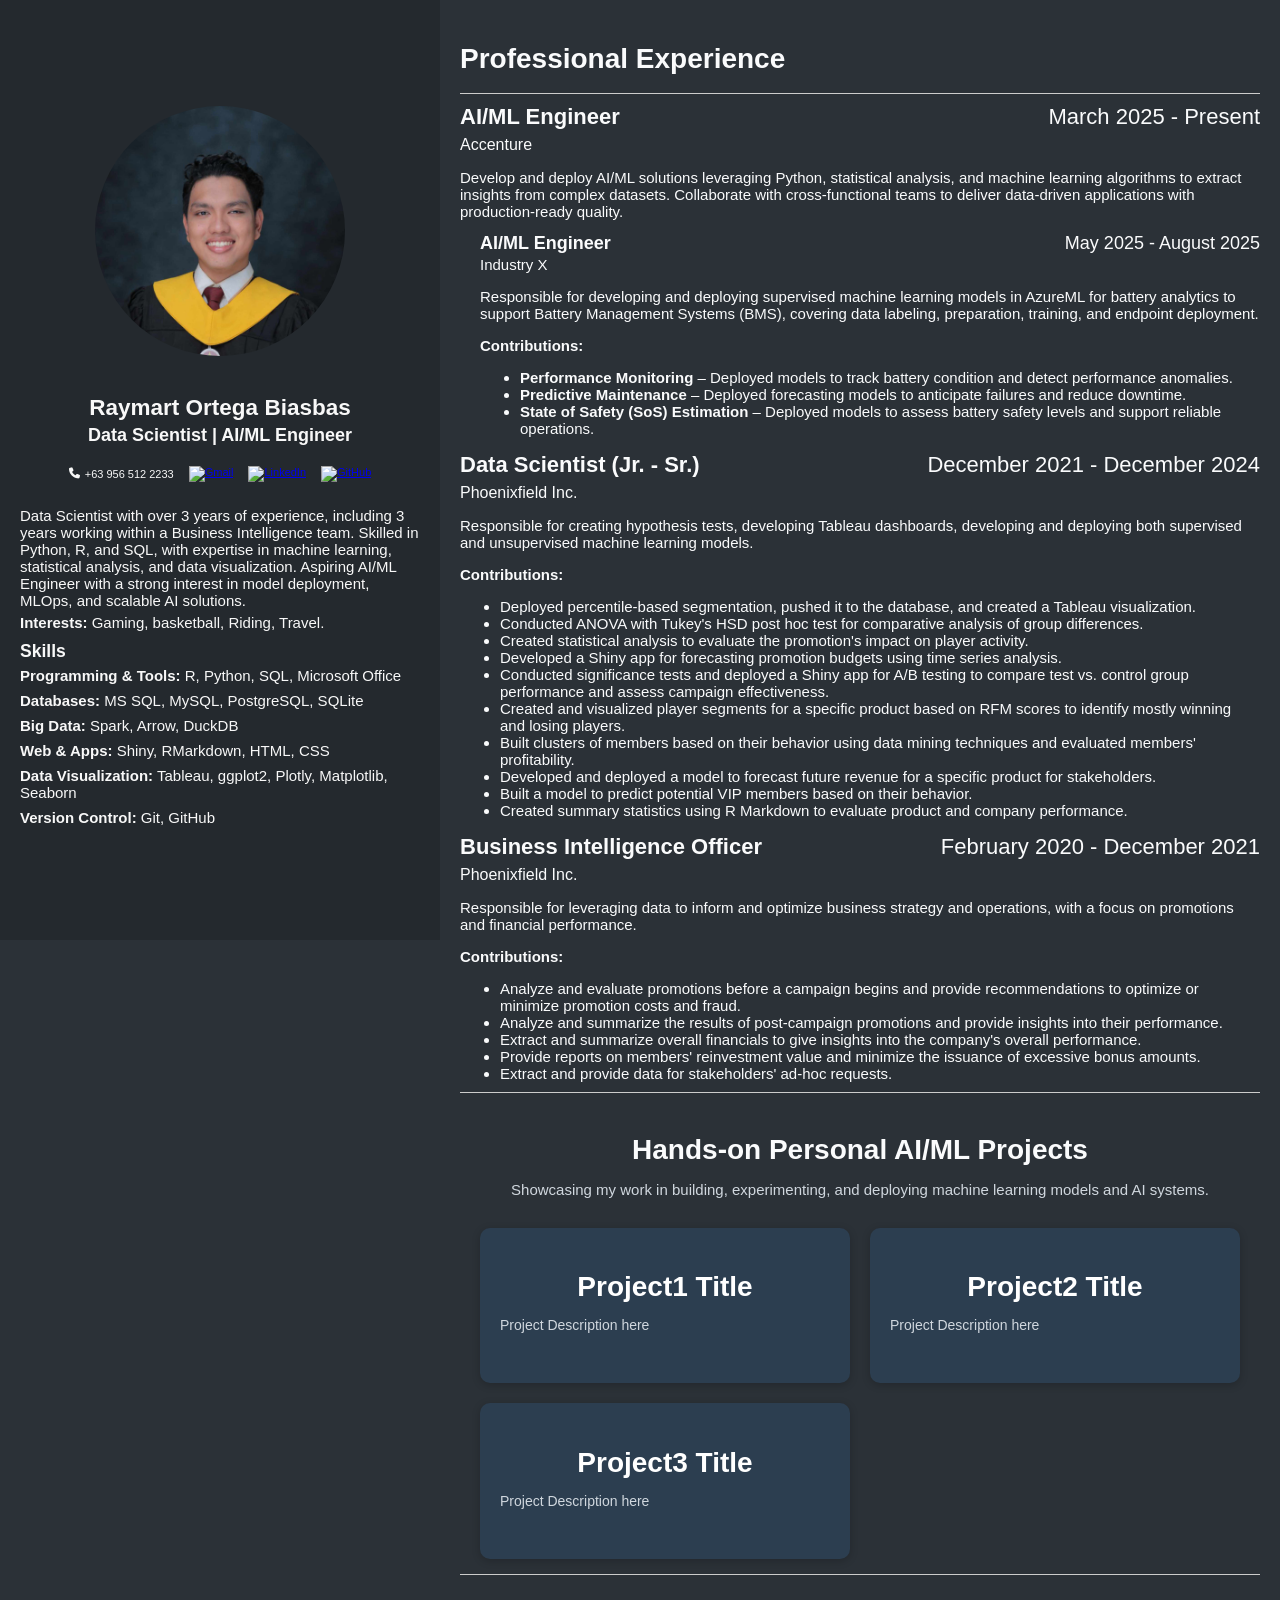
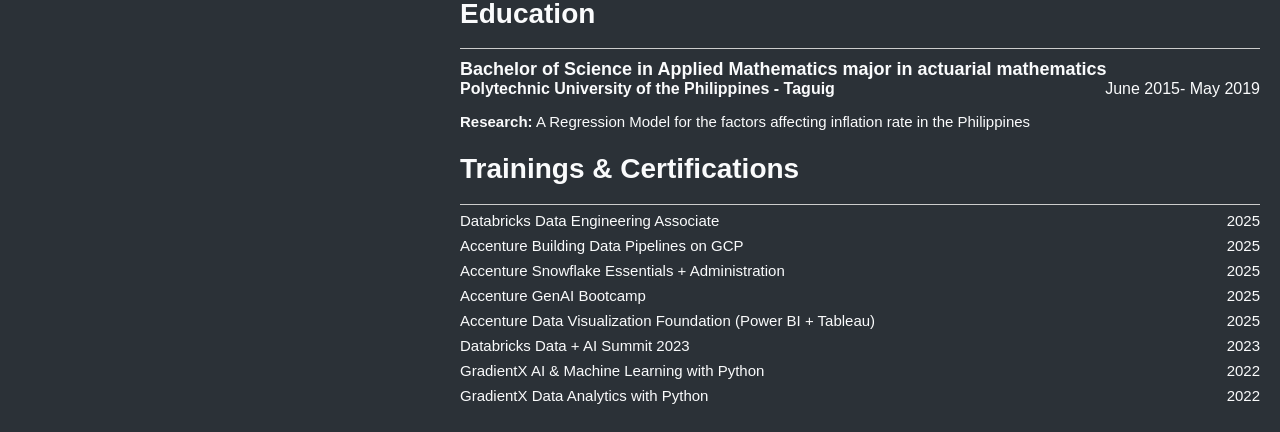
==== index.html @ d0efe140 "updated job role" ====
<!DOCTYPE html>
<html lang="en">

<head>
    <meta charset="UTF-8">
    <meta name="viewport" content="width=device-width, initial-scale=1.0">
    <title>Raymart Ortega Biasbas</title>
    <meta name="description" content="Data Scientist with over 3 years of experience, including 3 years working within a Business Intelligence team. Skilled in Python, R, and SQL, with expertise in machine learning, statistical analysis, and data visualization. Aspiring AI/ML Engineer with a strong interest in model deployment, MLOps, and scalable AI solutions." />
    <meta name="keywords" content="R, Python, SQL, Data Analysis, Machine Learning, Data Visualization, Data Science, Artificial Intelligence, AI/ML Engineer" />
    <!-- Font Awesome --> 
    <link href="https://cdnjs.cloudflare.com/ajax/libs/font-awesome/6.4.0/css/all.min.css" rel="stylesheet">

    <!-- Your custom styles -->
    <link href="styles.css" rel="stylesheet">
</head>

<body>
    <aside class="sidebar">
        <div class="profile">
            <img src="images/profile.jpg" alt="My profile pic" class="profile-pic">
            <h1>Raymart Ortega Biasbas <br> <span class="role">Data Scientist | AI/ML Engineer</span></h1>
            <div class="contact">
                <ul>
                    <li>
                        <a href="tel:+639565122233" style="text-decoration: none; color: inherit; display: inline-flex; align-items: center; gap: 5px;">
                            <i class="fas fa-phone"></i>
                            <span>+63 956 512 2233</span>
                        </a>
                    </li>
                    <li>
                        <a href="mailto:martymart025@gmail.com" target="_blank">
                            <img src="https://upload.wikimedia.org/wikipedia/commons/4/4e/Gmail_Icon.png" alt="Gmail" width="24" height="24">
                        </a>
                    </li>
                    <li>
                        <a href="https://linkedin.com/in/raymartbiasbas" target="_blank">
                            <img src="https://cdn.jsdelivr.net/gh/simple-icons/simple-icons/icons/linkedin.svg" alt="LinkedIn" width="24" height="24">
                        </a>
                    </li>
                    <li>
                        <a href="https://github.com/mart-biasbas" target="_blank">
                            <img src="https://github.githubassets.com/images/modules/logos_page/GitHub-Mark.png" alt="GitHub" width="24" height="24">
                        </a>
                    </li>
                </ul>
            </div>
        </div>

        <div class="bio">
            <p>Data Scientist with over 3 years of experience, including 3 years working within a Business Intelligence team. Skilled in Python, R, and SQL, with expertise in machine learning, statistical analysis, and data visualization. Aspiring AI/ML Engineer with a strong interest in model deployment, MLOps, and scalable AI solutions.</p>
            <p><b>Interests:</b> Gaming, basketball, Riding, Travel.</p>
        </div>

        <section class="skills">
            <h3>Skills</h3>
            <ul>
                <li><b>Programming & Tools:</b> R, Python, SQL, Microsoft Office</li>
                <li><b>Databases:</b> MS SQL, MySQL, PostgreSQL, SQLite</li>
                <li><b>Big Data:</b> Spark, Arrow, DuckDB</li>
                <li><b>Web & Apps:</b> Shiny, RMarkdown, HTML, CSS</li>
                <li><b>Data Visualization:</b> Tableau, ggplot2, Plotly, Matplotlib, Seaborn</li>
                <li><b>Version Control:</b> Git, GitHub</li>
            </ul>
        </section>
    </aside>
    
    <main class="content">
        <section class="professional-experience">
            <h1>Professional Experience</h1>
            <hr>
            <!--Accenture-->
            <div class="experience">
                <h2>AI/ML Engineer <span class="date">March 2025 - Present</span> <br> <span class="company">Accenture</span></h2>
                <p>Develop and deploy AI/ML solutions leveraging Python, statistical analysis, and machine learning algorithms to extract insights from complex datasets. Collaborate with cross-functional teams to deliver data-driven applications with production-ready quality.</p>

                <!--Industry X-->
                <div class="client-experience">
                    <h2>AI/ML Engineer<span class="date">May 2025 - August 2025</span> <br> <span class="company">Industry X</span></h2>
                    <p>Responsible for developing and deploying supervised machine learning models in AzureML for battery analytics to support Battery Management Systems (BMS), covering data labeling, preparation, training, and endpoint deployment.</p>
                    <p>
                        <b>Contributions:</b>
                        <ul>
                            <li><b>Performance Monitoring</b> – Deployed models to track battery condition and detect performance anomalies.</li>
                            <li><b>Predictive Maintenance</b> – Deployed forecasting models to anticipate failures and reduce downtime.</li>
                            <li><b>State of Safety (SoS) Estimation</b> – Deployed models to assess battery safety levels and support reliable operations.</li>
                        </ul>
                    </p>
                </div>
            </div>

            <!--Phoenixfield-->
            <div class="experience">
                <h2>Data Scientist (Jr. - Sr.)<span class="date">December 2021 - December 2024</span> <br> <span class="company">Phoenixfield Inc.</span></h2>
                <p>Responsible for creating hypothesis tests, developing Tableau dashboards, developing and deploying both supervised and unsupervised machine learning models.</p>
                <p>
                    <b>Contributions:</b>
                    <ul>
                        <li>Deployed percentile-based segmentation, pushed it to the database, and created a Tableau visualization.</li>
                        <li>Conducted ANOVA with Tukey's HSD post hoc test for comparative analysis of group differences.</li>
                        <li>Created statistical analysis to evaluate the promotion's impact on player activity.</li>
                        <li>Developed a Shiny app for forecasting promotion budgets using time series analysis.</li>
                        <li>Conducted significance tests and deployed a Shiny app for A/B testing to compare test vs. control group performance and assess campaign effectiveness.</li>
                        <li>Created and visualized player segments for a specific product based on RFM scores to identify mostly winning and losing players.</li>
                        <li>Built clusters of members based on their behavior using data mining techniques and evaluated members' profitability.</li>
                        <li>Developed and deployed a model to forecast future revenue for a specific product for stakeholders.</li>
                        <li>Built a model to predict potential VIP members based on their behavior.</li>
                        <li>Created summary statistics using R Markdown to evaluate product and company performance.</li>
                    </ul>
                </p>
            </div>

            <!--BI Officer-->
            <div class="experience">
                <h2>Business Intelligence Officer<span class="date">February 2020 - December 2021</span> <br> <span class="company">Phoenixfield Inc.</span></h2>
                <p>Responsible for leveraging data to inform and optimize business strategy and operations, with a focus on promotions and financial performance.</p>
                <p>
                    <b>Contributions:</b>
                    <ul>
                        <li>Analyze and evaluate promotions before a campaign begins and provide recommendations to optimize or minimize promotion costs and fraud.</li>
                        <li>Analyze and summarize the results of post-campaign promotions and provide insights into their performance.</li>
                        <li>Extract and summarize overall financials to give insights into the company's overall performance.</li>
                        <li>Provide reports on members' reinvestment value and minimize the issuance of excessive bonus amounts.</li>
                        <li>Extract and provide data for stakeholders' ad-hoc requests.</li>
                    </ul>
                </p>
            </div>
        </section>

        <hr>

        <section class="projects">
            <h1>Hands-on Personal AI/ML Projects</h1> 
            <p>Showcasing my work in building, experimenting, and deploying machine learning models and AI systems.</p>
            <div class="projects-grid">

                <div class="project-card">
                    <h1>Project1 Title</h1>
                    <p>Project Description here</p>
                </div>

                <div class="project-card">
                    <h1>Project2 Title</h1>
                    <p>Project Description here</p>
                </div>

                <div class="project-card">
                    <h1>Project3 Title</h1>
                    <p>Project Description here</p>
                </div>

            </div>
        </section>

        
        <hr>
        
        <section class="education">
            <h1>Education</h1> 
            <hr>
            <div class="course">
                <h2>Bachelor of Science in Applied Mathematics major in actuarial mathematics</h2>
                <h3>Polytechnic University of the Philippines - Taguig <span class="date">June 2015- May 2019</span></h3>
                <p><b>Research:</b> <span class="research">A Regression Model for the factors affecting inflation rate in the Philippines </span></p>
            </div>
        </section>

        <section class="certifications">
            <h1>Trainings & Certifications</h1>
            <hr>
            <ul>
                <li>Databricks Data Engineering Associate <span class="date">2025</span></li>
                <li>Accenture Building Data Pipelines on GCP <span class="date">2025</span></li>
                <li>Accenture Snowflake Essentials + Administration <span class="date">2025</span></li>
                <li>Accenture GenAI Bootcamp <span class="date">2025</span></li>
                <li>Accenture Data Visualization Foundation (Power BI + Tableau) <span class="date">2025</span></li>
                <li>Databricks Data + AI Summit 2023 <span class="date">2023</span></li>
                <li>GradientX AI & Machine Learning with Python <span class="date">2022</span></li>
                <li>GradientX Data Analytics with Python <span class="date">2022</span></li>
            </ul>
        </section>
    </main>
</body>
</html>
---- styles.css ----
/* Update `body` to use Flexbox for a flexible two-column layout */
body, html {
  margin: 0;
  padding: 0;
  background-color: #2b3137;
  display: flex;
}

hr {
    border: none;          /* remove default border */
    border-top: 1px solid #ccc; /* thin line */
    margin-top: -5px;        /* vertical spacing */
}

/* Sidebar */
.sidebar {
    width: 400px; /* Use a fixed width for desktop */
    padding: 20px;
    background-color: #24292e;
    color: #f8f8f8;
    font-family: Arial, sans-serif;
    position: fixed; 
    top: 0;
    left: 0;
    height: 100vh;
    font-size: 15px;
    display: flex;
    flex-direction: column;
    align-items: center;
    justify-content: center; /* Centers items vertically (adjust as needed) */
    border: #24292e;
    text-align: center;
}

.role {
    font-size: 18px;
}

.sidebar p, 
.sidebar h3 {
    width: 100%;      /* full width of sidebar */
    text-align: left;  /* align text to the left */
    margin: 5px 0;    /* optional spacing between lines */
}

/* Profile section for vertical spacing */
.profile {
  display: flex; /* Make the container a flexbox */
  flex-direction: column; /* Stack the children vertically */
  align-items: center; /* This centers all children horizontally */
  margin-bottom: 20px;
}

/* Profile picture */
.profile-pic {
  width: 250px;
  height: 250px;
  border-radius: 50%;
  object-fit: cover;
  display: block;
  margin-bottom: 20px; /* This adds space below the image */
}

/* Main content */
.content {
    padding: 20px;
    font-family: Arial, sans-serif;
    color: #fafbfc;
    font-size: 15px;
    background-color: #2b3137;
    margin-left: 440px; /* This margin-left is still needed for desktop */
}

.projects {
  padding: 10px 20px 20px 20px;
  text-align: center;
}

.projects h1 {
  font-size: 24px;
  margin-bottom: 10px;
  color: #fafbfc;
}

.projects p {
  font-size: 15px;
  color: #d0d7de;
  margin-bottom: 30px;
}

.projects-grid {
  display: grid;
  grid-template-columns: repeat(auto-fit, minmax(250px, 1fr));
  gap: 20px;
}

.project-card {
  background-color: #2c3e50;
  padding: 20px;
  border-radius: 10px;
  box-shadow: 0px 2px 8px rgba(0,0,0,0.2);
  transition: transform 0.2s ease, box-shadow 0.2s ease;
  text-align: center;
}

.project-card:hover {
  transform: translateY(-5px);
  box-shadow: 0px 4px 12px rgba(0,0,0,0.3);
}

.project-card h1 {
  color: #ffffff;
  margin-bottom: 10px;
}

.project-card p {
  color: #d0d7de;
  font-size: 14px;
  text-align: justify;
}


/* Consistent spacing for all headers */
.content h2, .content h3 {
    margin-top: 40px;
    margin-bottom: 10px;
}

/* Contact row */
.contact ul {
    list-style: none;
    padding: 0;
    margin: 0;
    display: flex;
    flex-wrap: wrap; /* allows wrapping on small screens */
    justify-content: center;
    align-items: center;
    gap: 15px;
}

.contact li {
    font-size: 11px;
    display: flex;
    align-items: center;
    gap: 10px;
}

/* Skills list */
.skills {
    align-self: stretch; /* make the skills section take full width of sidebar */
}

.skills ul {
    list-style: none;    /* remove bullets */
    padding-left: 0;     /* remove any left padding */
    margin: 0;           /* remove default margin */
    width: 100%;         /* take full width of sidebar */
}

.skills li {
    margin-bottom: 8px;  /* spacing between items */
    text-align: left;    /* align text to the left */
}

.content h1 {
    font-size: 28px;
}

.content h2 {
    font-size: 22px;
    margin-bottom: -2px;
    margin-top: 10px;
}

.client-experience {
    padding-left: 20px;
}

.client-experience h2{
    font-size: 18px;
    margin-top: -2px;
    margin-bottom: -2px;
}

.client-experience .company {
    font-weight: normal;
    font-size: 15px;
}

.company {
    font-weight: normal;
    font-size: 16px;
}

.date {
    float: right;
    font-weight: normal;
}

.education h2 {
    font-size: 18px;
}

.education h3 {
    font-size: 16px; 
    margin-top: 2px;
}

.certifications ul {
    list-style: none;    /* remove bullets */
    padding-left: 0;     /* remove any left padding */
    margin: 0;           /* remove default margin */
    width: 100%;         /* take full width of sidebar */
}

.certifications li {
    margin-bottom: 8px;  /* spacing between items */
    text-align: left;    /* align text to the left */
}

/* RESPONSIVE ADJUSTMENTS */
@media (max-width: 840px) {
body {
    flex-direction: column; /* Stacks the sidebar and content vertically */
}


.sidebar {
    position: relative; /* Removes fixed position for mobile */
    width: 100%; /* Makes sidebar full width */
    height: auto;
    max-width: none; /* Removes the max-width restriction */
}

.content {
    margin-left: 0; /* Removes the margin, making it full-width */
}
}
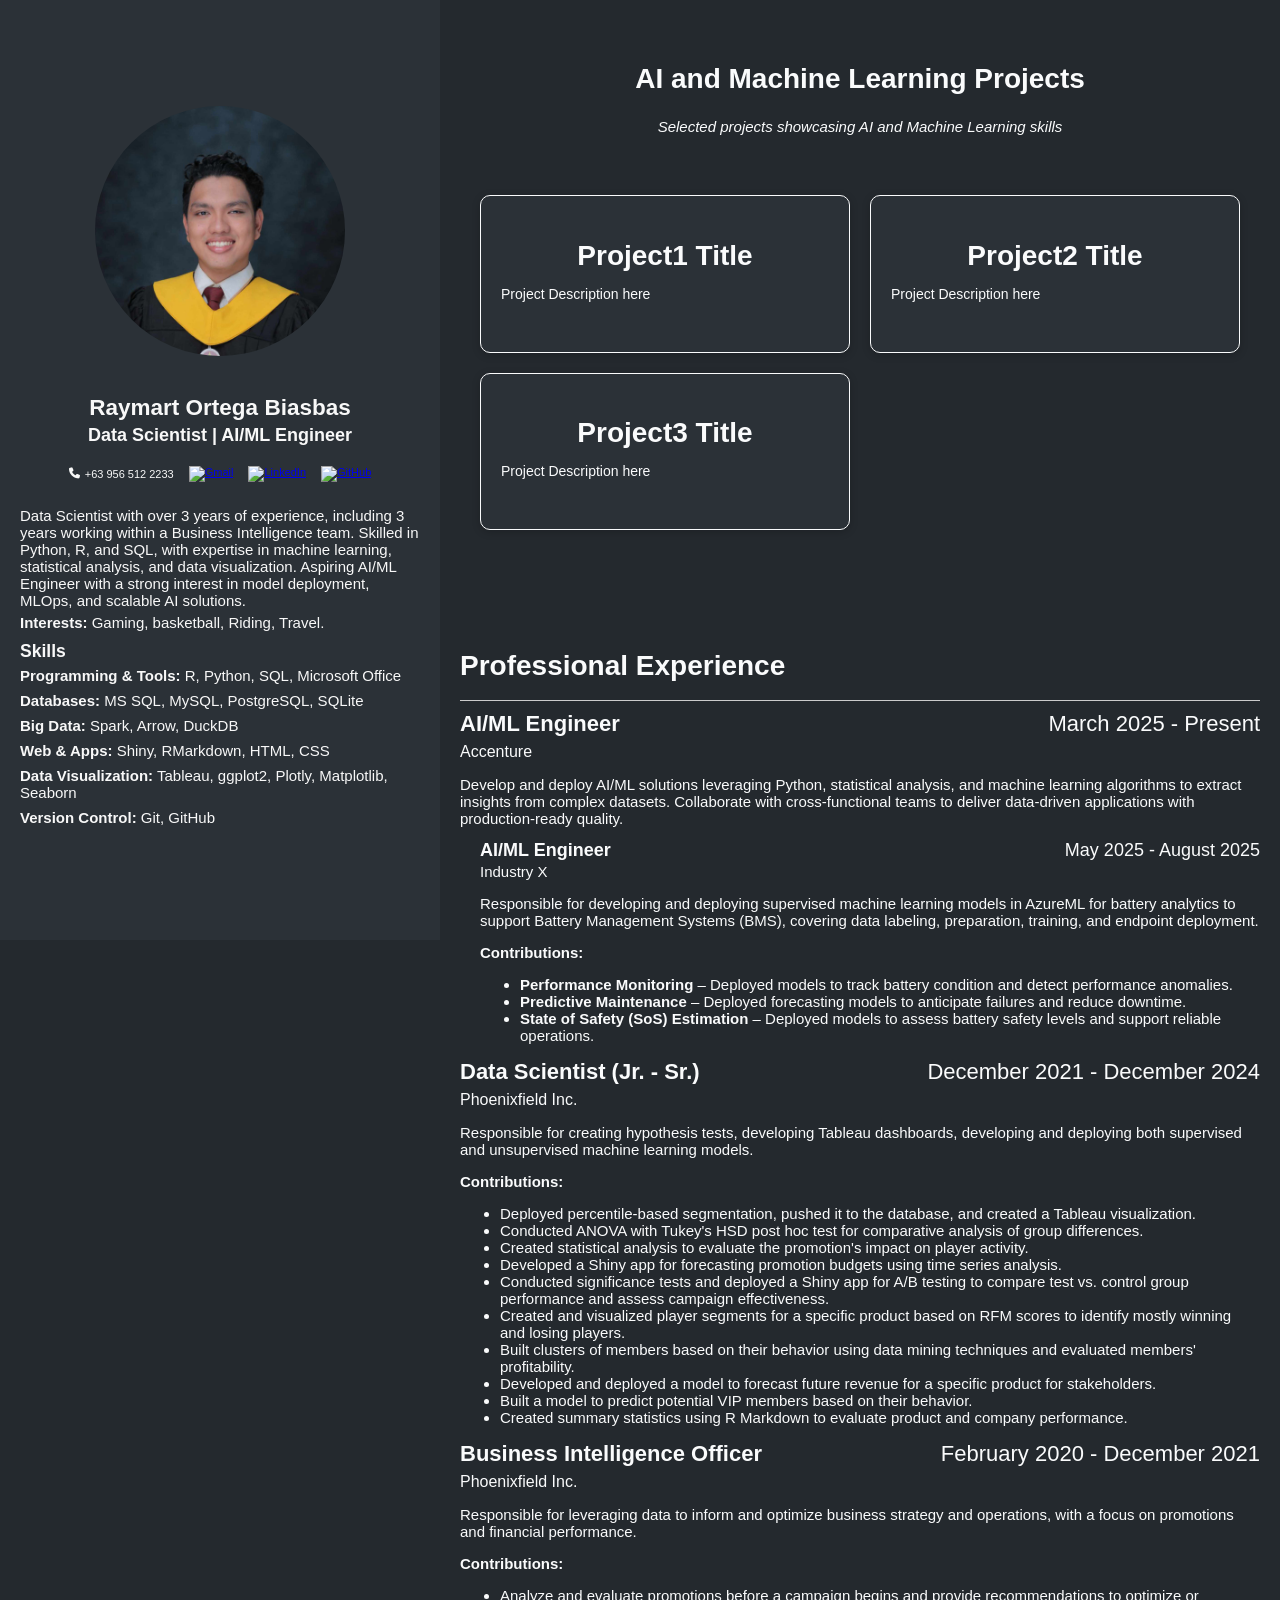
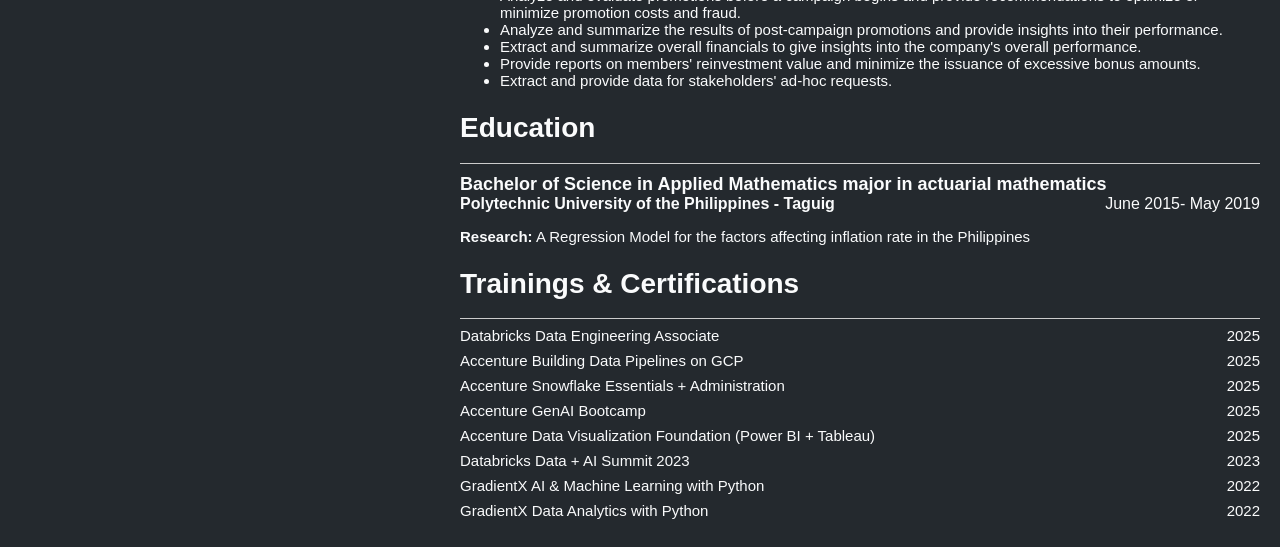
==== commit 5c69062c: "updated layout and design" ====
--- a/index.html
+++ b/index.html
@@ -65,6 +65,30 @@
     </aside>
     
     <main class="content">
+        
+        <section class="projects">
+            <h1>AI and Machine Learning Projects</h1> 
+            <p><i>Selected projects showcasing AI and Machine Learning skills</i></p>
+            <div class="projects-grid">
+
+                <div class="project-card">
+                    <h1>Project1 Title</h1>
+                    <p>Project Description here</p>
+                </div>
+
+                <div class="project-card">
+                    <h1>Project2 Title</h1>
+                    <p>Project Description here</p>
+                </div>
+
+                <div class="project-card">
+                    <h1>Project3 Title</h1>
+                    <p>Project Description here</p>
+                </div>
+
+            </div>
+        </section>
+
         <section class="professional-experience">
             <h1>Professional Experience</h1>
             <hr>
@@ -125,34 +149,6 @@
                 </p>
             </div>
         </section>
-
-        <hr>
-
-        <section class="projects">
-            <h1>Hands-on Personal AI/ML Projects</h1> 
-            <p>Showcasing my work in building, experimenting, and deploying machine learning models and AI systems.</p>
-            <div class="projects-grid">
-
-                <div class="project-card">
-                    <h1>Project1 Title</h1>
-                    <p>Project Description here</p>
-                </div>
-
-                <div class="project-card">
-                    <h1>Project2 Title</h1>
-                    <p>Project Description here</p>
-                </div>
-
-                <div class="project-card">
-                    <h1>Project3 Title</h1>
-                    <p>Project Description here</p>
-                </div>
-
-            </div>
-        </section>
-
-        
-        <hr>
         
         <section class="education">
             <h1>Education</h1> 
--- a/styles.css
+++ b/styles.css
@@ -2,7 +2,7 @@
 body, html {
   margin: 0;
   padding: 0;
-  background-color: #2b3137;
+  background-color: #24292e;
   display: flex;
 }
 
@@ -16,7 +16,7 @@
 .sidebar {
     width: 400px; /* Use a fixed width for desktop */
     padding: 20px;
-    background-color: #24292e;
+    background-color: #2b3137;
     color: #f8f8f8;
     font-family: Arial, sans-serif;
     position: fixed; 
@@ -67,41 +67,46 @@
     font-family: Arial, sans-serif;
     color: #fafbfc;
     font-size: 15px;
-    background-color: #2b3137;
+    background-color: #24292e;
     margin-left: 440px; /* This margin-left is still needed for desktop */
 }
 
 .projects {
-  padding: 10px 20px 20px 20px;
+  padding: 20px 20px 60px 20px;
+  margin-bottom: 60px;
   text-align: center;
+  align-items: center;
 }
 
 .projects h1 {
   font-size: 24px;
-  margin-bottom: 10px;
   color: #fafbfc;
 }
 
 .projects p {
   font-size: 15px;
-  color: #d0d7de;
+  color: #fafbfc;
   margin-bottom: 30px;
 }
 
 .projects-grid {
   display: grid;
+  padding-top: 30px;
+  text-align: center;
   grid-template-columns: repeat(auto-fit, minmax(250px, 1fr));
   gap: 20px;
 }
 
 .project-card {
-  background-color: #2c3e50;
+  background-color: #2b3137;
   padding: 20px;
   border-radius: 10px;
   box-shadow: 0px 2px 8px rgba(0,0,0,0.2);
   transition: transform 0.2s ease, box-shadow 0.2s ease;
   text-align: center;
-}
+  border: 1px solid #fafbfc; /* added white border */
+}
+
 
 .project-card:hover {
   transform: translateY(-5px);
@@ -109,12 +114,12 @@
 }
 
 .project-card h1 {
-  color: #ffffff;
+  color: #fafbfc;
   margin-bottom: 10px;
 }
 
 .project-card p {
-  color: #d0d7de;
+  color: #fafbfc;
   font-size: 14px;
   text-align: justify;
 }
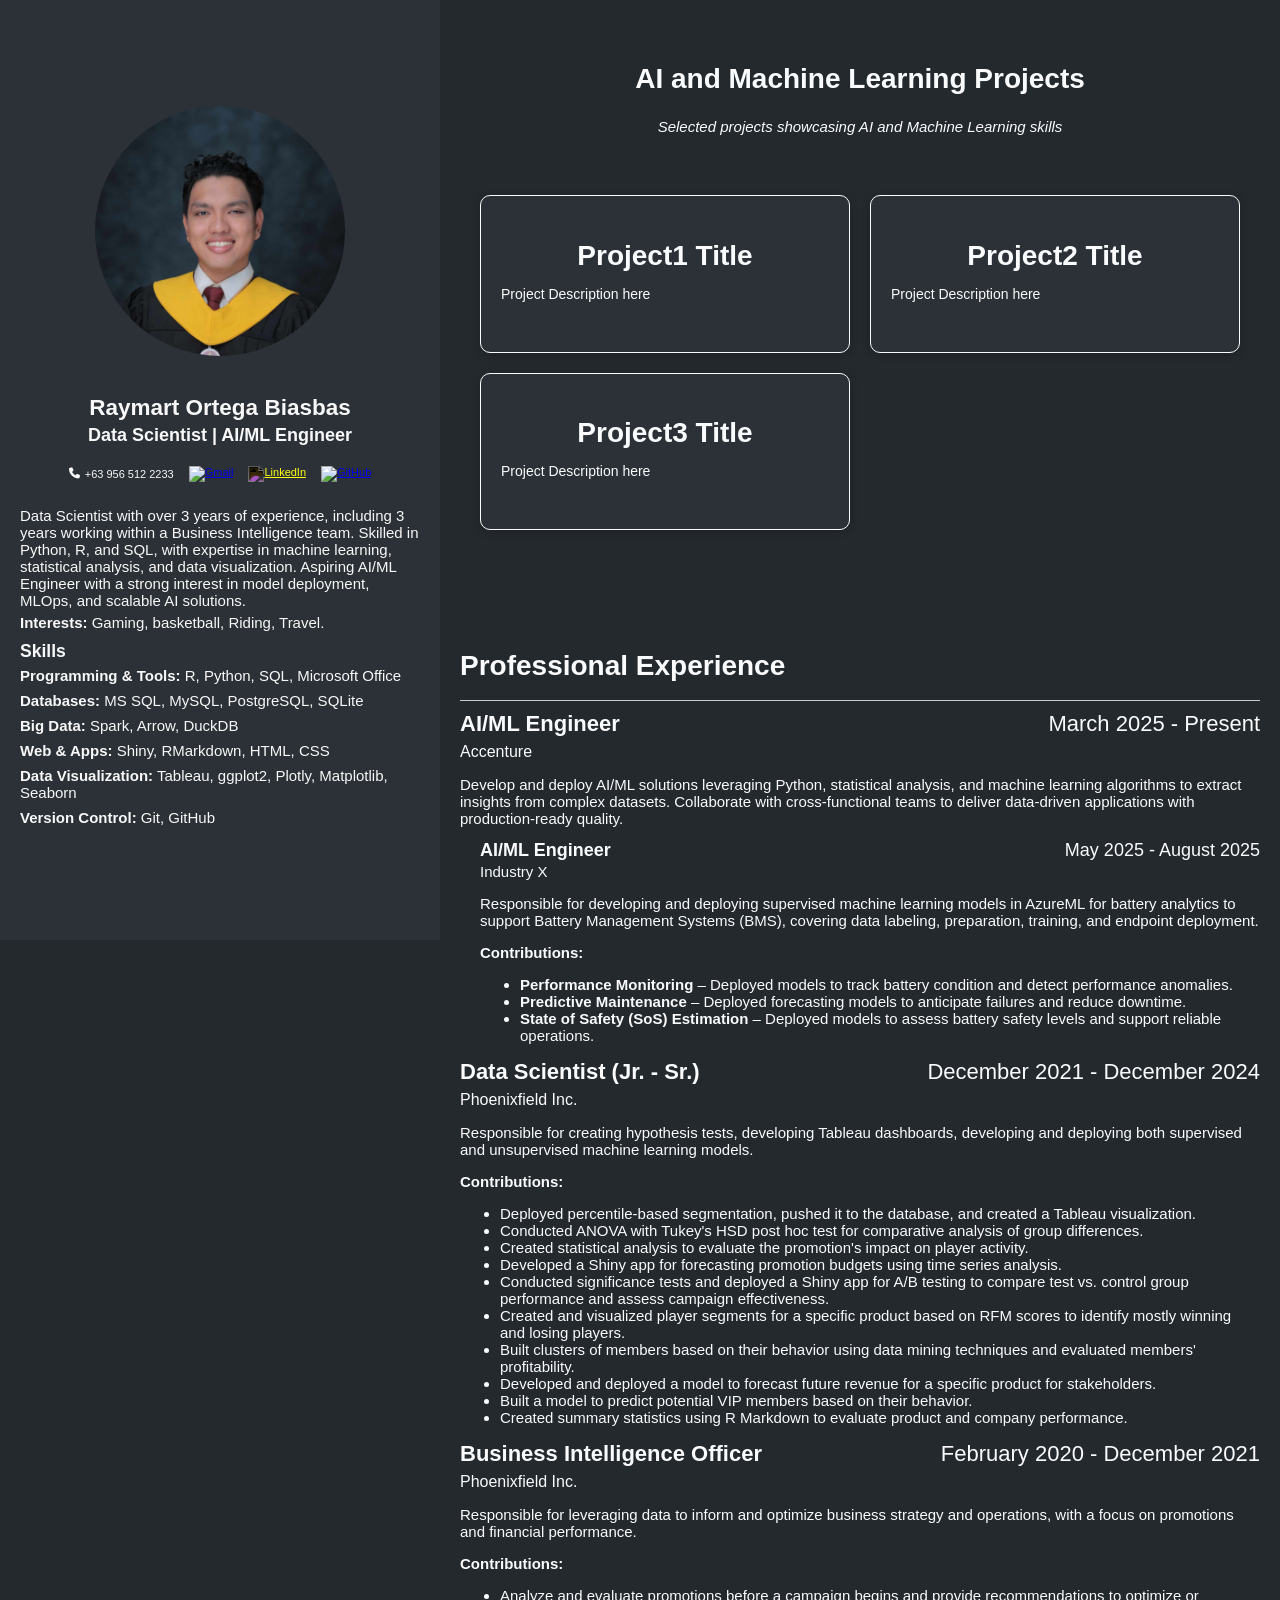
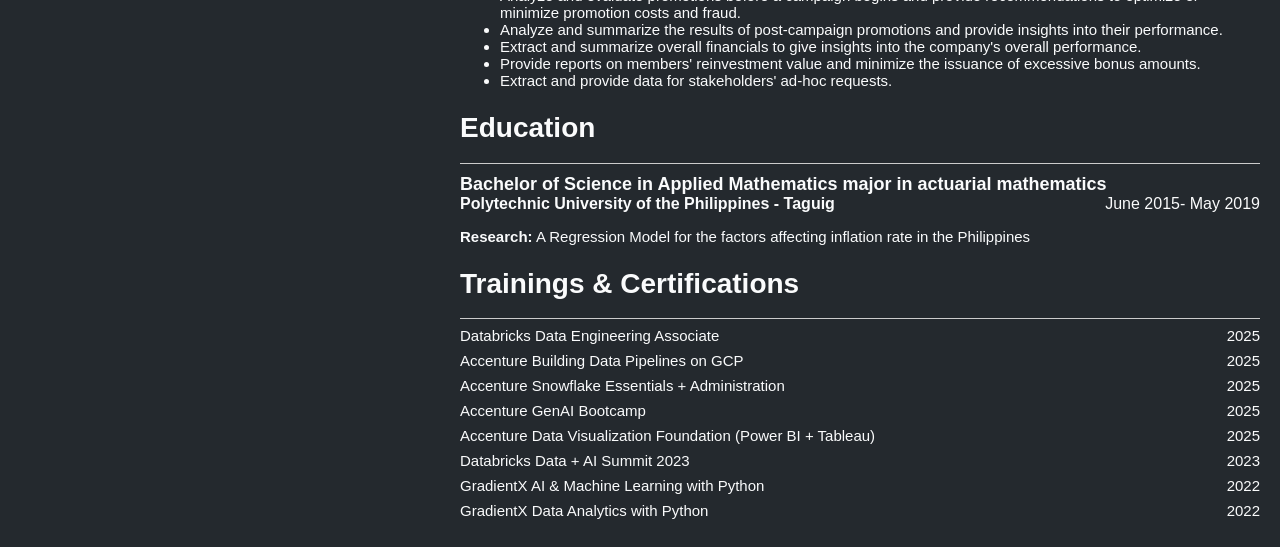
==== commit 04fd73cc: "change linkedin color from black to white" ====
--- a/index.html
+++ b/index.html
@@ -33,9 +33,14 @@
                         </a>
                     </li>
                     <li>
-                        <a href="https://linkedin.com/in/raymartbiasbas" target="_blank">
-                            <img src="https://cdn.jsdelivr.net/gh/simple-icons/simple-icons/icons/linkedin.svg" alt="LinkedIn" width="24" height="24">
-                        </a>
+                    <a href="https://linkedin.com/in/raymartbiasbas" target="_blank">
+                    <img src="https://cdn.jsdelivr.net/gh/simple-icons/simple-icons/icons/linkedin.svg" 
+                        alt="LinkedIn" 
+                        width="24" 
+                        height="24" 
+                        style="filter: invert(1);">
+                    </a>
+
                     </li>
                     <li>
                         <a href="https://github.com/mart-biasbas" target="_blank">
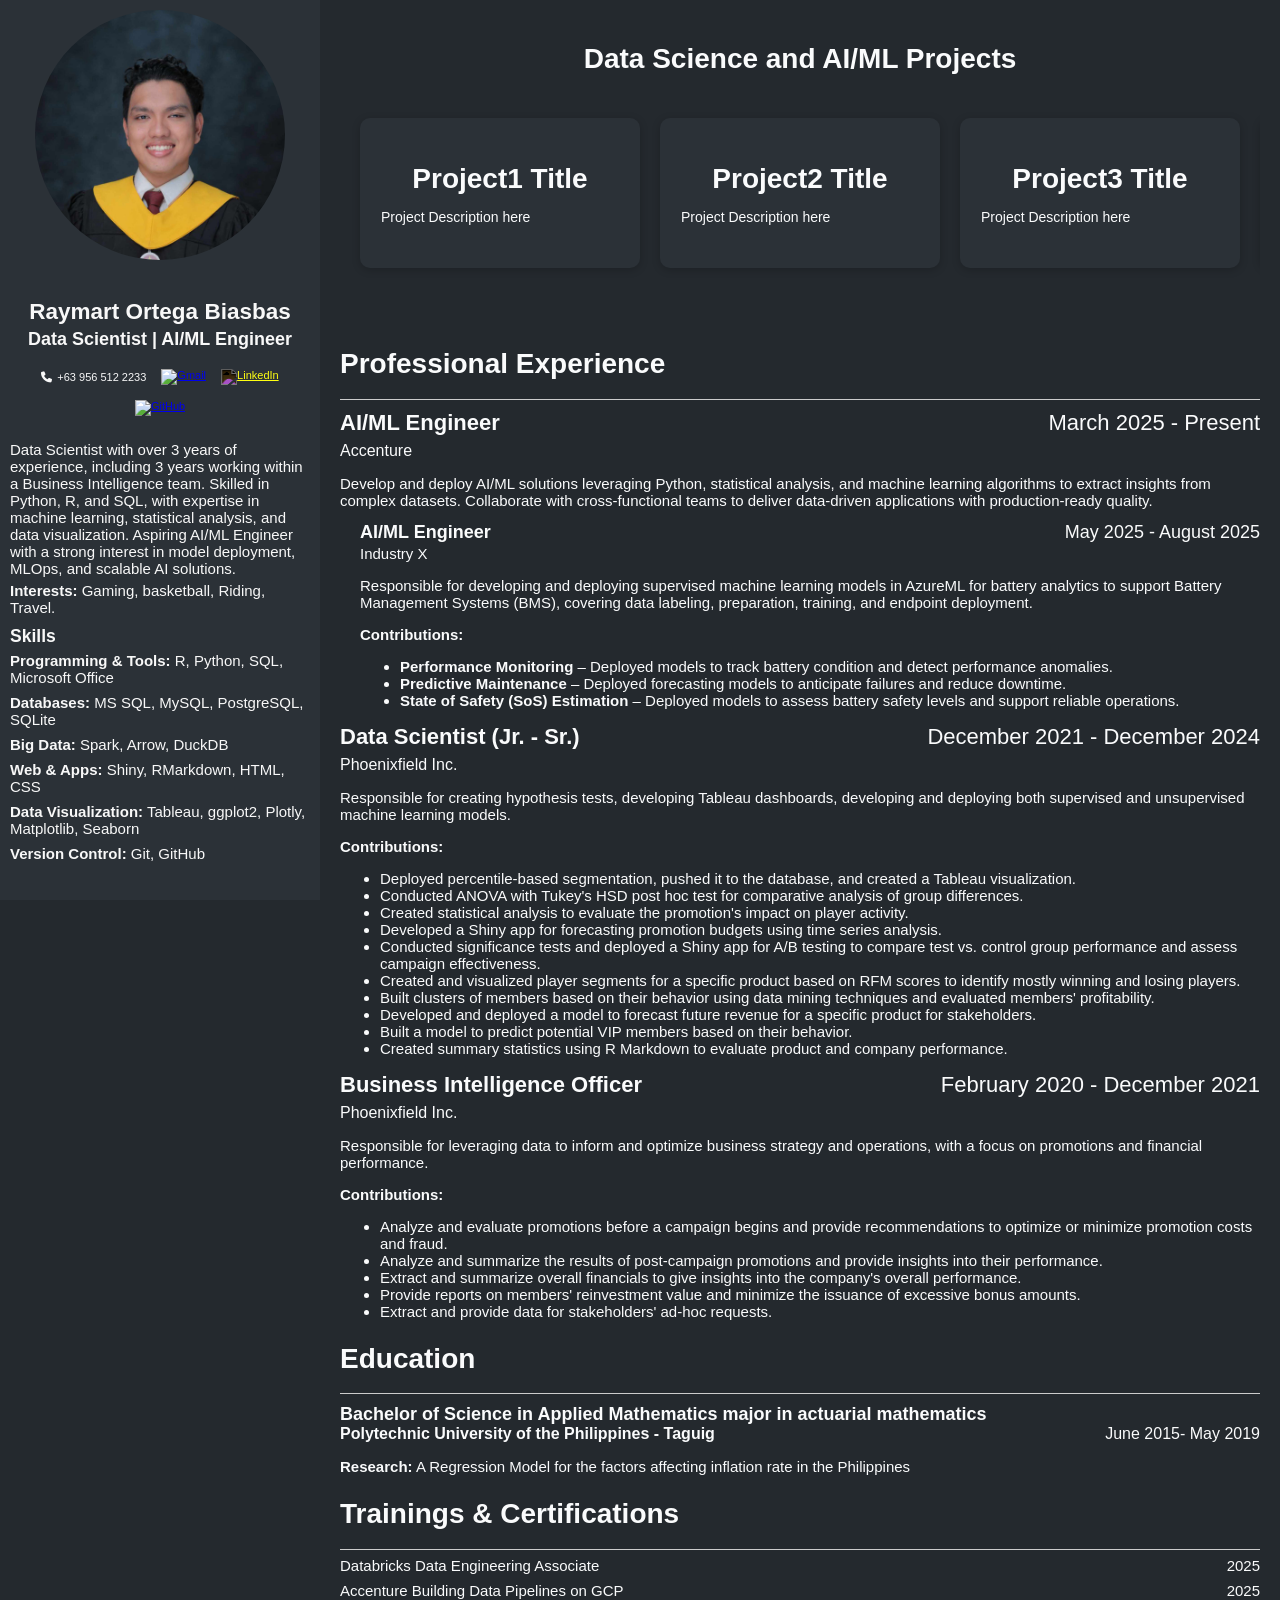
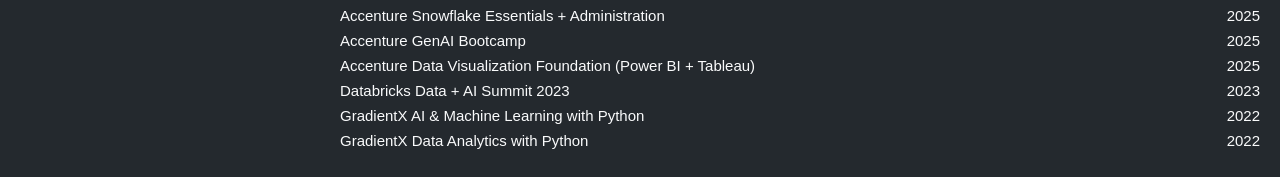
==== commit 8372d518: "update design and layout for multiple projects and fixed the size to fit screen" ====
--- a/index.html
+++ b/index.html
@@ -72,8 +72,7 @@
     <main class="content">
         
         <section class="projects">
-            <h1>AI and Machine Learning Projects</h1> 
-            <p><i>Selected projects showcasing AI and Machine Learning skills</i></p>
+            <h1>Data Science and AI/ML Projects</h1> 
             <div class="projects-grid">
 
                 <div class="project-card">
@@ -91,9 +90,18 @@
                     <p>Project Description here</p>
                 </div>
 
+                <div class="project-card">
+                    <h1>Project3 Title</h1>
+                    <p>Project Description here</p>
+                </div>
+
+                <div class="project-card">
+                    <h1>Project3 Title</h1>
+                    <p>Project Description here</p>
+                </div>
+
             </div>
         </section>
-
         <section class="professional-experience">
             <h1>Professional Experience</h1>
             <hr>
--- a/styles.css
+++ b/styles.css
@@ -1,9 +1,12 @@
 /* Update `body` to use Flexbox for a flexible two-column layout */
 body, html {
-  margin: 0;
-  padding: 0;
-  background-color: #24292e;
-  display: flex;
+    margin: 0;
+    padding: 0;
+    background-color: #24292e;
+    display: flex;
+    overflow-x: hidden ;
+    width: 100%;
+    object-fit: cover;
 }
 
 hr {
@@ -14,8 +17,9 @@
 
 /* Sidebar */
 .sidebar {
-    width: 400px; /* Use a fixed width for desktop */
-    padding: 20px;
+    width: 25%;                  /* 25% of viewport width */
+    min-width: 200px;            /* optional: prevents too small sidebar */
+    padding: 10px;
     background-color: #2b3137;
     color: #f8f8f8;
     font-family: Arial, sans-serif;
@@ -27,8 +31,8 @@
     display: flex;
     flex-direction: column;
     align-items: center;
-    justify-content: center; /* Centers items vertically (adjust as needed) */
-    border: #24292e;
+    justify-content: flex-start; /* align items from top */
+    box-sizing: border-box;      /* include padding in width */
     text-align: center;
 }
 
@@ -63,19 +67,25 @@
 
 /* Main content */
 .content {
-    padding: 20px;
     font-family: Arial, sans-serif;
     color: #fafbfc;
     font-size: 15px;
+    padding: 20px;
     background-color: #24292e;
-    margin-left: 440px; /* This margin-left is still needed for desktop */
+    margin-left: 25%;            /* starts after sidebar */
+    width: calc(100% - 25%); /* fills remaining space */
+    box-sizing: border-box;      /* include padding in width/height */
+    overflow-y: auto;            /* scroll if content is taller than viewport */
 }
 
 .projects {
-  padding: 20px 20px 60px 20px;
-  margin-bottom: 60px;
-  text-align: center;
-  align-items: center;
+    padding: 0;
+    margin-bottom: 60px;
+    text-align: center;
+    align-items: center;
+    width: 100%;         /* remaining space for content */
+    border: none; /* cleaner without outer border */
+    overflow-x: auto;    /* enable vertical scrolling */  
 }
 
 .projects h1 {
@@ -90,26 +100,37 @@
 }
 
 .projects-grid {
-  display: grid;
-  padding-top: 30px;
-  text-align: center;
-  grid-template-columns: repeat(auto-fit, minmax(250px, 1fr));
-  gap: 20px;
-}
+  display: flex;
+  grid-template-columns: repeat(auto-fill, minmax(250px, 1fr)); /* responsive columns */
+  gap: 20px; /* spacing between cards */
+  padding: 20px;
+  height: 100%;       /* full height of container */
+  overflow-y: auto;   /* enable vertical scroll */
+  box-sizing: border-box;
+}
+
+/* Firefox scrollbar */
+.projects-grid {
+  scrollbar-width: thin;
+  scrollbar-color: #fafbfc #2b3137;
+}
+
 
 .project-card {
+  flex: 0 0 280px; /* fixed width for consistent scroll */
   background-color: #2b3137;
   padding: 20px;
   border-radius: 10px;
   box-shadow: 0px 2px 8px rgba(0,0,0,0.2);
-  transition: transform 0.2s ease, box-shadow 0.2s ease;
+  transition: border 0.2s ease, box-shadow 0.2s ease;
   text-align: center;
-  border: 1px solid #fafbfc; /* added white border */
-}
-
+  border: 1px solid transparent; /* default no border */
+  height: 150px;
+  box-sizing: border-box;  /* include padding in width/height */
+}
 
 .project-card:hover {
-  transform: translateY(-5px);
+  border: 1px solid #0d74e7; /* blue border on hover */
   box-shadow: 0px 4px 12px rgba(0,0,0,0.3);
 }
 
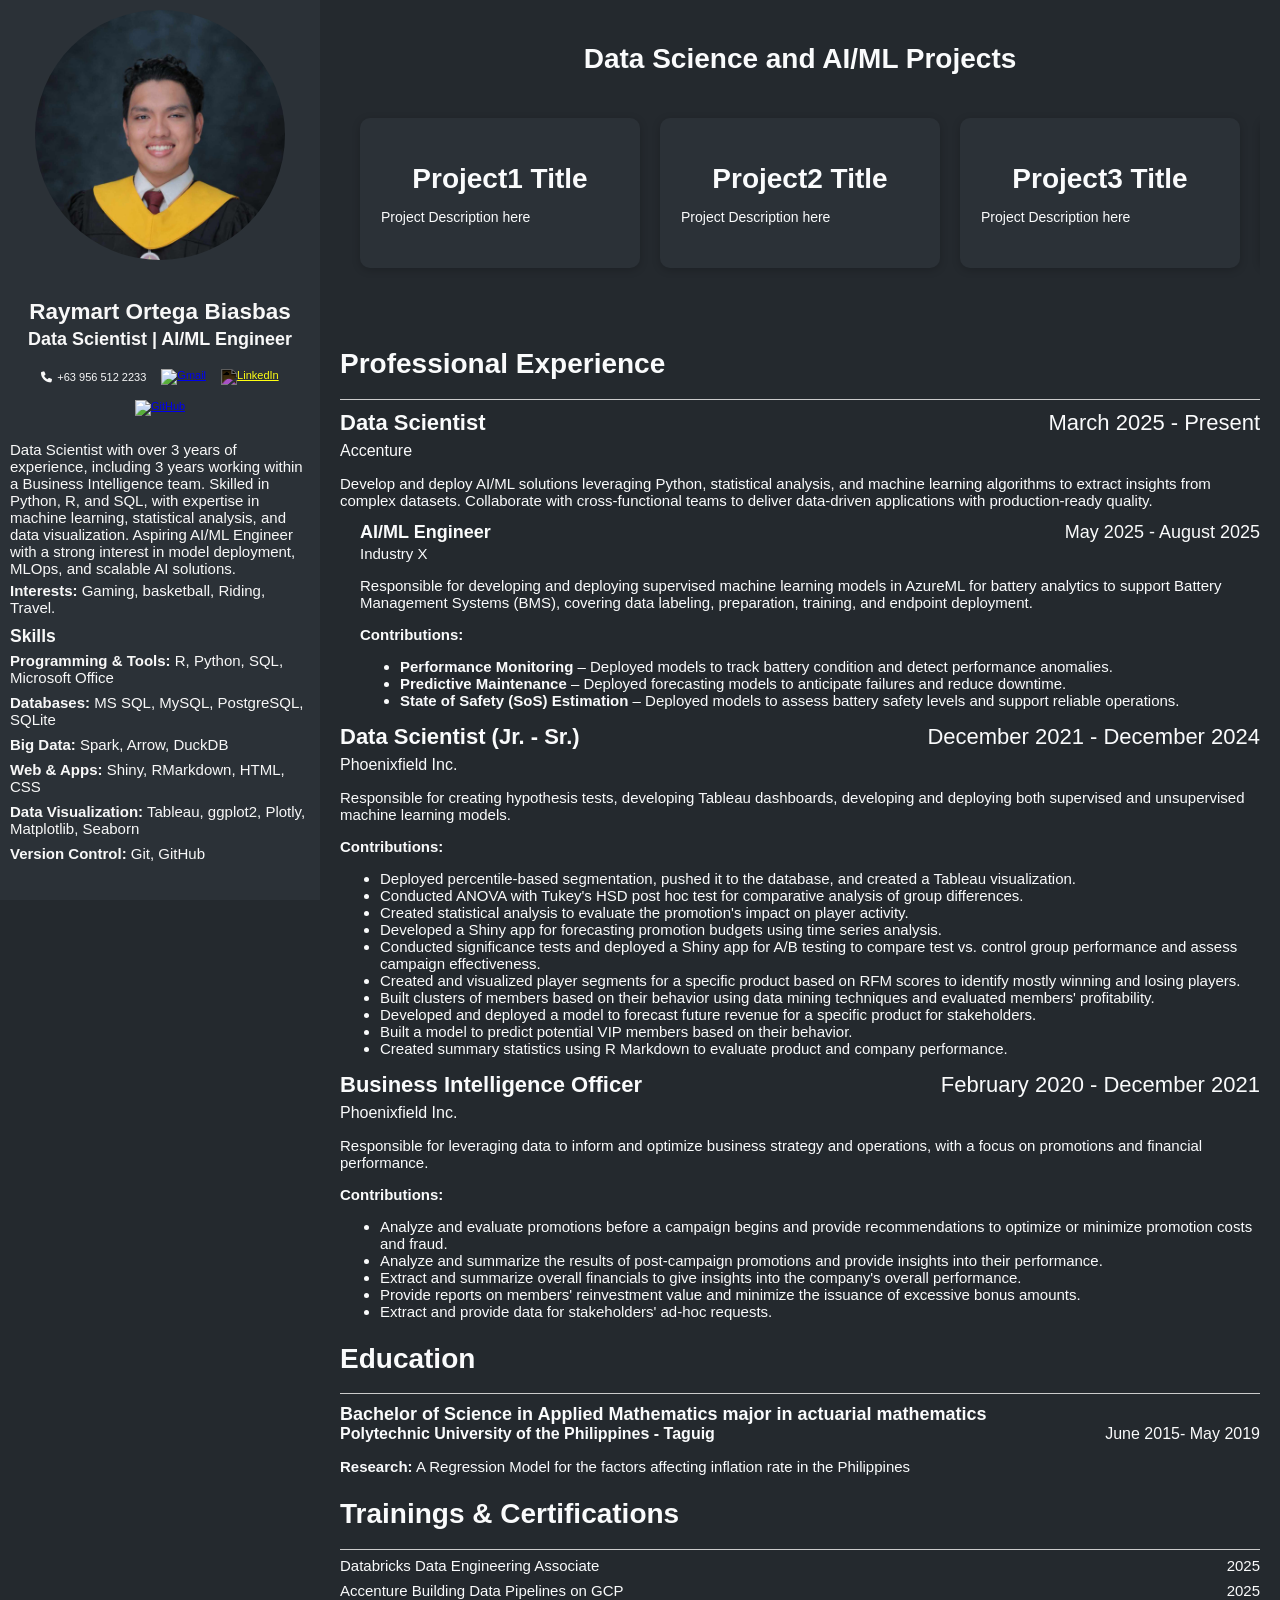
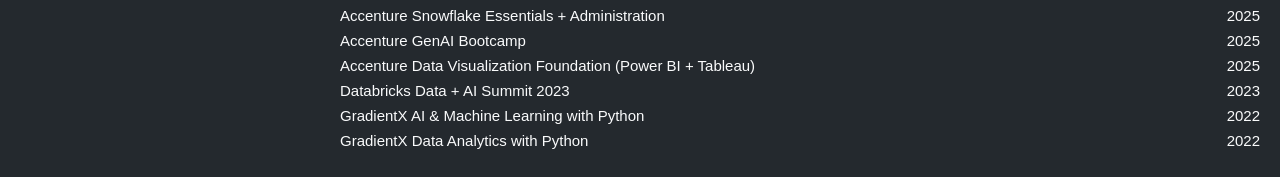
==== commit 50d9ee88: "updated role" ====
--- a/index.html
+++ b/index.html
@@ -107,7 +107,7 @@
             <hr>
             <!--Accenture-->
             <div class="experience">
-                <h2>AI/ML Engineer <span class="date">March 2025 - Present</span> <br> <span class="company">Accenture</span></h2>
+                <h2>Data Scientist <span class="date">March 2025 - Present</span> <br> <span class="company">Accenture</span></h2>
                 <p>Develop and deploy AI/ML solutions leveraging Python, statistical analysis, and machine learning algorithms to extract insights from complex datasets. Collaborate with cross-functional teams to deliver data-driven applications with production-ready quality.</p>
 
                 <!--Industry X-->
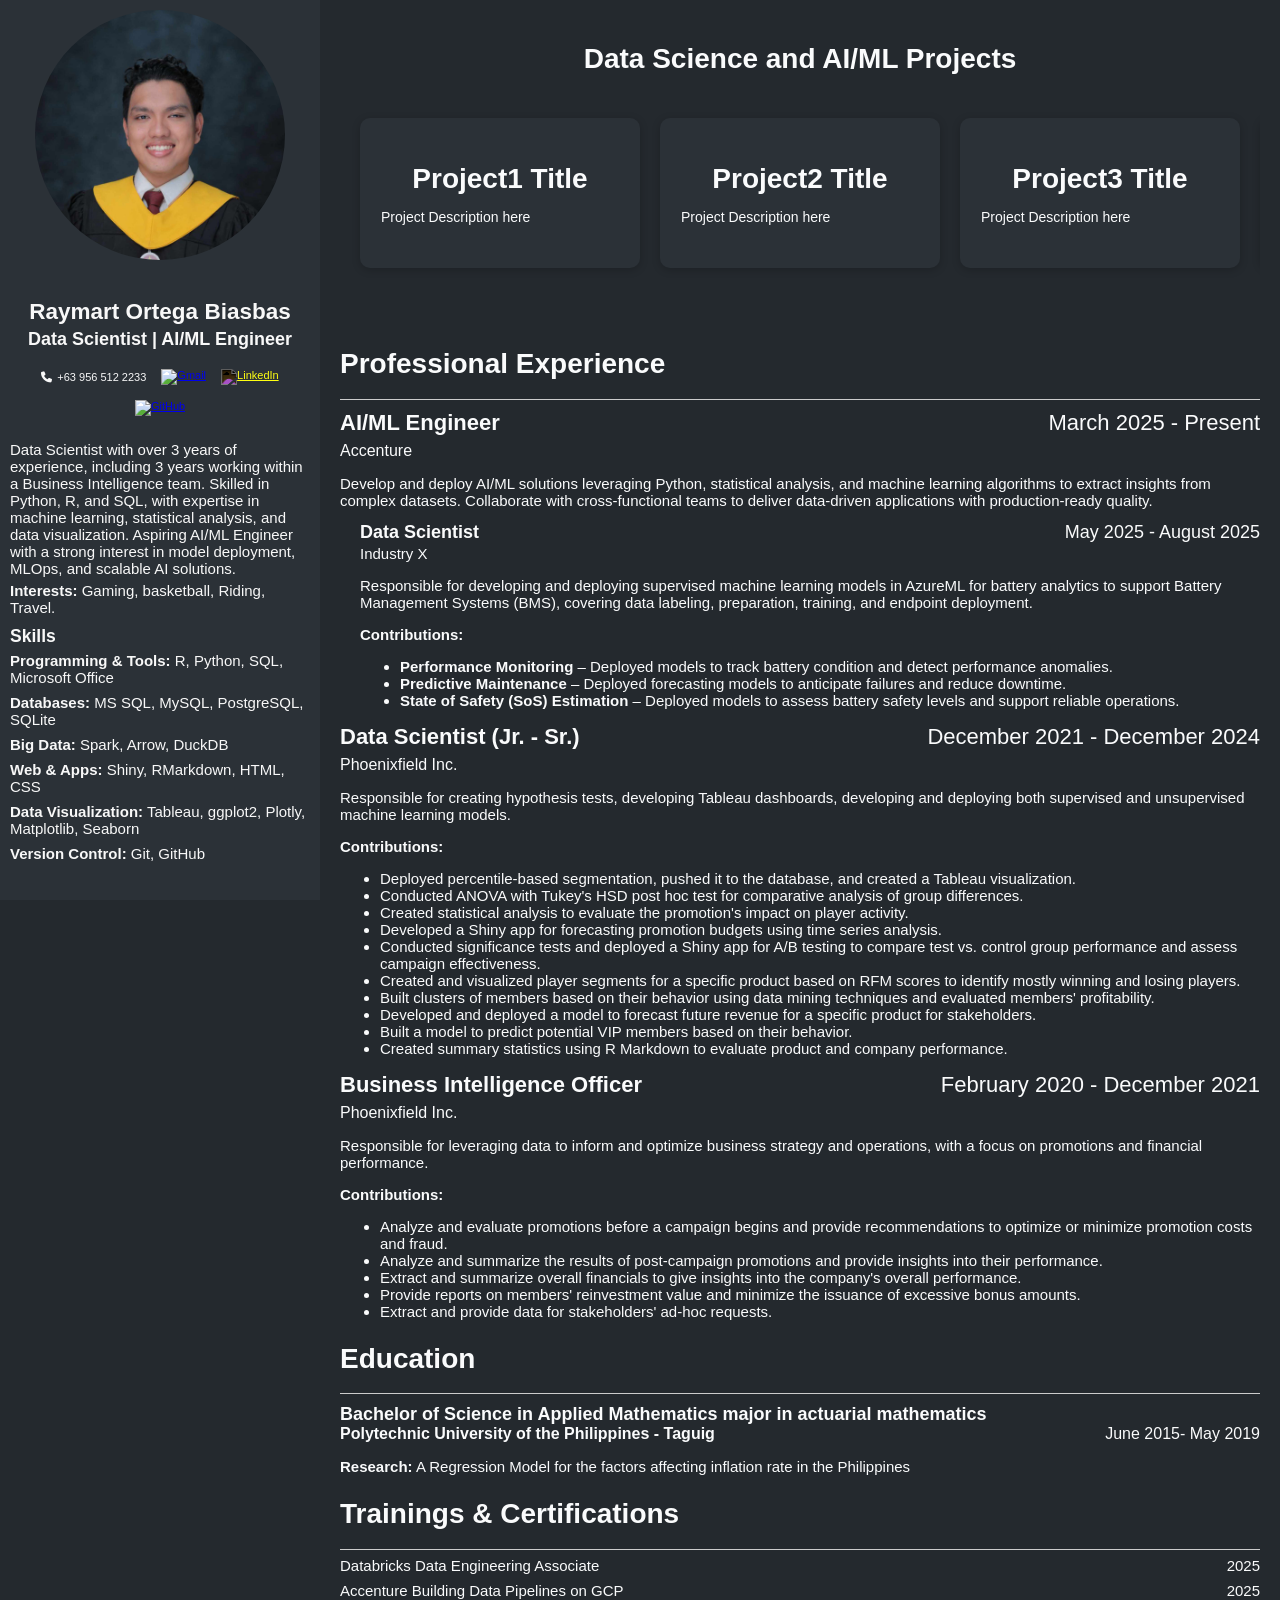
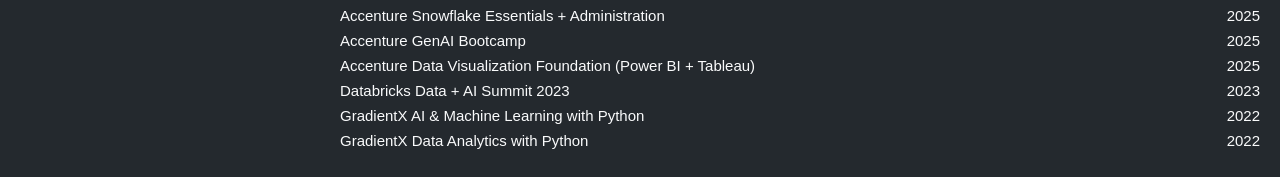
==== commit d76f1565: "updated wrong inputs" ====
--- a/index.html
+++ b/index.html
@@ -107,12 +107,12 @@
             <hr>
             <!--Accenture-->
             <div class="experience">
-                <h2>Data Scientist <span class="date">March 2025 - Present</span> <br> <span class="company">Accenture</span></h2>
+                <h2>AI/ML Engineer <span class="date">March 2025 - Present</span> <br> <span class="company">Accenture</span></h2>
                 <p>Develop and deploy AI/ML solutions leveraging Python, statistical analysis, and machine learning algorithms to extract insights from complex datasets. Collaborate with cross-functional teams to deliver data-driven applications with production-ready quality.</p>
 
                 <!--Industry X-->
                 <div class="client-experience">
-                    <h2>AI/ML Engineer<span class="date">May 2025 - August 2025</span> <br> <span class="company">Industry X</span></h2>
+                    <h2>Data Scientist<span class="date">May 2025 - August 2025</span> <br> <span class="company">Industry X</span></h2>
                     <p>Responsible for developing and deploying supervised machine learning models in AzureML for battery analytics to support Battery Management Systems (BMS), covering data labeling, preparation, training, and endpoint deployment.</p>
                     <p>
                         <b>Contributions:</b>
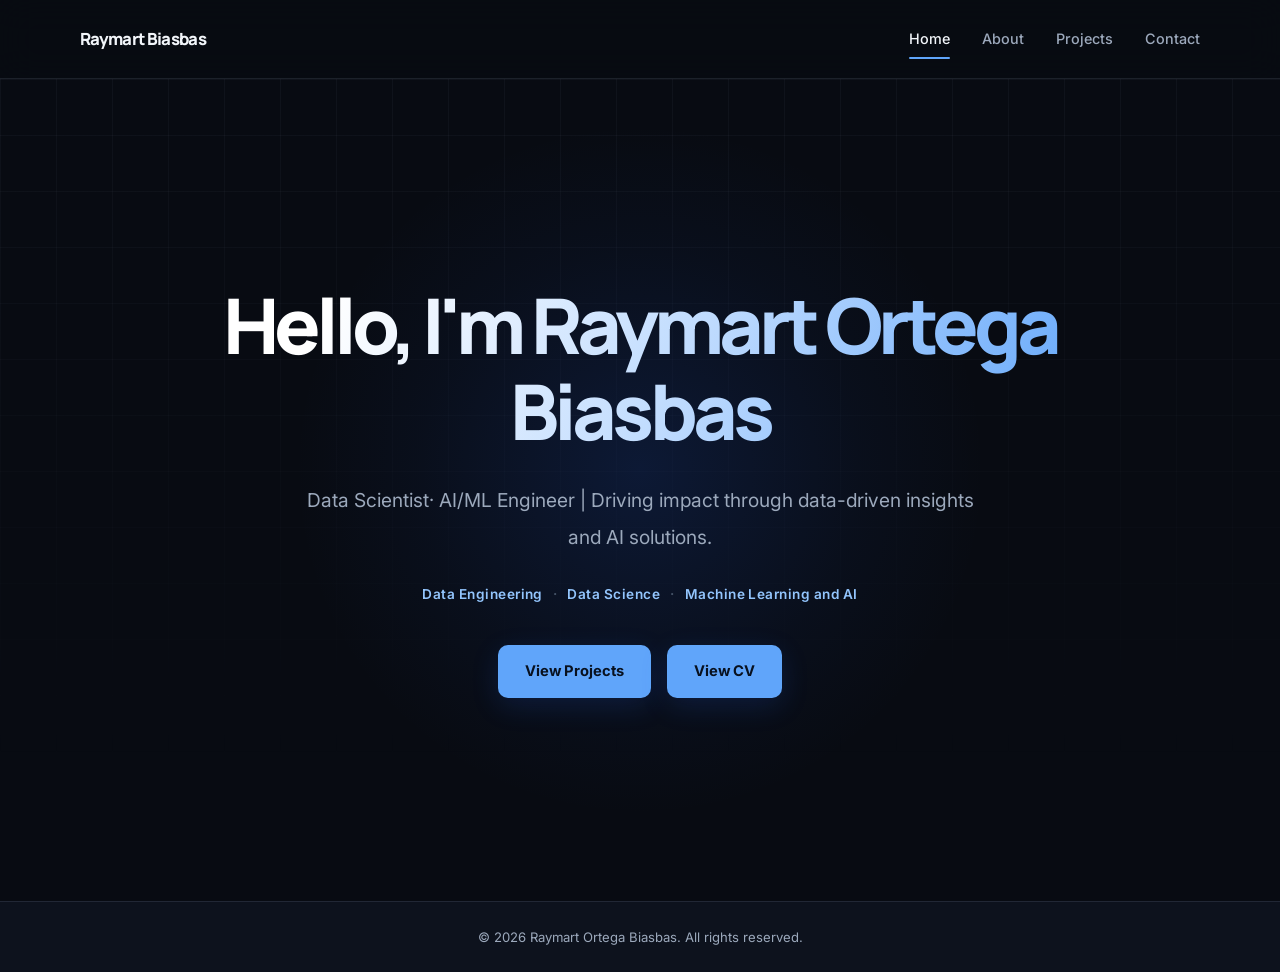
==== commit b762fd1e: "Adding details for my portfolio website" ====
--- a/index.html
+++ b/index.html
@@ -1,192 +1,47 @@
 <!DOCTYPE html>
 <html lang="en">
-
-<head>
+<head>  
     <meta charset="UTF-8">
     <meta name="viewport" content="width=device-width, initial-scale=1.0">
-    <title>Raymart Ortega Biasbas</title>
-    <meta name="description" content="Data Scientist with over 3 years of experience, including 3 years working within a Business Intelligence team. Skilled in Python, R, and SQL, with expertise in machine learning, statistical analysis, and data visualization. Aspiring AI/ML Engineer with a strong interest in model deployment, MLOps, and scalable AI solutions." />
-    <meta name="keywords" content="R, Python, SQL, Data Analysis, Machine Learning, Data Visualization, Data Science, Artificial Intelligence, AI/ML Engineer" />
-    <!-- Font Awesome --> 
-    <link href="https://cdnjs.cloudflare.com/ajax/libs/font-awesome/6.4.0/css/all.min.css" rel="stylesheet">
 
-    <!-- Your custom styles -->
-    <link href="styles.css" rel="stylesheet">
+    <title>Raymart Ortega Biasbas Portfolio</title>
+    <meta name="description"
+          content="Explore my Data Science, Data Engineering,
+          Machine Learning, and AI projects.">
+
+    <link rel="stylesheet" href="css/styles.css">
 </head>
+<body>
+    <!-- Navigation -->
+    <header class="site-header">
+        <nav class="navbar">
+            <a href="../index.html" class="logo">Raymart Biasbas</a>
 
-<body>
-    <aside class="sidebar">
-        <div class="profile">
-            <img src="images/profile.jpg" alt="My profile pic" class="profile-pic">
-            <h1>Raymart Ortega Biasbas <br> <span class="role">Data Scientist | AI/ML Engineer</span></h1>
-            <div class="contact">
-                <ul>
-                    <li>
-                        <a href="tel:+639565122233" style="text-decoration: none; color: inherit; display: inline-flex; align-items: center; gap: 5px;">
-                            <i class="fas fa-phone"></i>
-                            <span>+63 956 512 2233</span>
-                        </a>
-                    </li>
-                    <li>
-                        <a href="mailto:martymart025@gmail.com" target="_blank">
-                            <img src="https://upload.wikimedia.org/wikipedia/commons/4/4e/Gmail_Icon.png" alt="Gmail" width="24" height="24">
-                        </a>
-                    </li>
-                    <li>
-                    <a href="https://linkedin.com/in/raymartbiasbas" target="_blank">
-                    <img src="https://cdn.jsdelivr.net/gh/simple-icons/simple-icons/icons/linkedin.svg" 
-                        alt="LinkedIn" 
-                        width="24" 
-                        height="24" 
-                        style="filter: invert(1);">
-                    </a>
+            <div class="nav-links">
+                <a href="index.html" aria-current="page">Home</a>
+                <a href="sections/about.html">About</a>
+                <a href="sections/projects.html">Projects</a>
+                <a href="sections/contact.html">Contact</a>
+            </div>
+        </nav>
+    </header>
+    <main>
+        <section class="hero">
+            <div class="hero-content">
+                <h1>Hello, I'm Raymart Ortega Biasbas</h1>
+                <p>Data Scientist<span>&middot;</span> AI/ML Engineer | Driving impact through data-driven insights and AI solutions.</p>
+                <p class="hero-tagline">Data Engineering <span>&middot;</span> Data Science <span>&middot;</span> Machine Learning and AI</p>
+            </div>
 
-                    </li>
-                    <li>
-                        <a href="https://github.com/mart-biasbas" target="_blank">
-                            <img src="https://github.githubassets.com/images/modules/logos_page/GitHub-Mark.png" alt="GitHub" width="24" height="24">
-                        </a>
-                    </li>
-                </ul>
-            </div>
-        </div>
-
-        <div class="bio">
-            <p>Data Scientist with over 3 years of experience, including 3 years working within a Business Intelligence team. Skilled in Python, R, and SQL, with expertise in machine learning, statistical analysis, and data visualization. Aspiring AI/ML Engineer with a strong interest in model deployment, MLOps, and scalable AI solutions.</p>
-            <p><b>Interests:</b> Gaming, basketball, Riding, Travel.</p>
-        </div>
-
-        <section class="skills">
-            <h3>Skills</h3>
-            <ul>
-                <li><b>Programming & Tools:</b> R, Python, SQL, Microsoft Office</li>
-                <li><b>Databases:</b> MS SQL, MySQL, PostgreSQL, SQLite</li>
-                <li><b>Big Data:</b> Spark, Arrow, DuckDB</li>
-                <li><b>Web & Apps:</b> Shiny, RMarkdown, HTML, CSS</li>
-                <li><b>Data Visualization:</b> Tableau, ggplot2, Plotly, Matplotlib, Seaborn</li>
-                <li><b>Version Control:</b> Git, GitHub</li>
-            </ul>
-        </section>
-    </aside>
-    
-    <main class="content">
-        
-        <section class="projects">
-            <h1>Data Science and AI/ML Projects</h1> 
-            <div class="projects-grid">
-
-                <div class="project-card">
-                    <h1>Project1 Title</h1>
-                    <p>Project Description here</p>
-                </div>
-
-                <div class="project-card">
-                    <h1>Project2 Title</h1>
-                    <p>Project Description here</p>
-                </div>
-
-                <div class="project-card">
-                    <h1>Project3 Title</h1>
-                    <p>Project Description here</p>
-                </div>
-
-                <div class="project-card">
-                    <h1>Project3 Title</h1>
-                    <p>Project Description here</p>
-                </div>
-
-                <div class="project-card">
-                    <h1>Project3 Title</h1>
-                    <p>Project Description here</p>
-                </div>
-
+            <div class = "actions">
+                <a class = "btn" href="sections/projects.html">View Projects</a>
+                <a class = "btn" href="assets/documents/Data Science_AI ML Engineer_Raymart Biasbas.pdf" target="_blank">View CV</a>
             </div>
         </section>
-        <section class="professional-experience">
-            <h1>Professional Experience</h1>
-            <hr>
-            <!--Accenture-->
-            <div class="experience">
-                <h2>AI/ML Engineer <span class="date">March 2025 - Present</span> <br> <span class="company">Accenture</span></h2>
-                <p>Develop and deploy AI/ML solutions leveraging Python, statistical analysis, and machine learning algorithms to extract insights from complex datasets. Collaborate with cross-functional teams to deliver data-driven applications with production-ready quality.</p>
+    </main>
+    <footer class="site-footer">
+        <p>&copy; 2026 Raymart Ortega Biasbas. All rights reserved.</p>
+    </footer>
 
-                <!--Industry X-->
-                <div class="client-experience">
-                    <h2>Data Scientist<span class="date">May 2025 - August 2025</span> <br> <span class="company">Industry X</span></h2>
-                    <p>Responsible for developing and deploying supervised machine learning models in AzureML for battery analytics to support Battery Management Systems (BMS), covering data labeling, preparation, training, and endpoint deployment.</p>
-                    <p>
-                        <b>Contributions:</b>
-                        <ul>
-                            <li><b>Performance Monitoring</b> – Deployed models to track battery condition and detect performance anomalies.</li>
-                            <li><b>Predictive Maintenance</b> – Deployed forecasting models to anticipate failures and reduce downtime.</li>
-                            <li><b>State of Safety (SoS) Estimation</b> – Deployed models to assess battery safety levels and support reliable operations.</li>
-                        </ul>
-                    </p>
-                </div>
-            </div>
-
-            <!--Phoenixfield-->
-            <div class="experience">
-                <h2>Data Scientist (Jr. - Sr.)<span class="date">December 2021 - December 2024</span> <br> <span class="company">Phoenixfield Inc.</span></h2>
-                <p>Responsible for creating hypothesis tests, developing Tableau dashboards, developing and deploying both supervised and unsupervised machine learning models.</p>
-                <p>
-                    <b>Contributions:</b>
-                    <ul>
-                        <li>Deployed percentile-based segmentation, pushed it to the database, and created a Tableau visualization.</li>
-                        <li>Conducted ANOVA with Tukey's HSD post hoc test for comparative analysis of group differences.</li>
-                        <li>Created statistical analysis to evaluate the promotion's impact on player activity.</li>
-                        <li>Developed a Shiny app for forecasting promotion budgets using time series analysis.</li>
-                        <li>Conducted significance tests and deployed a Shiny app for A/B testing to compare test vs. control group performance and assess campaign effectiveness.</li>
-                        <li>Created and visualized player segments for a specific product based on RFM scores to identify mostly winning and losing players.</li>
-                        <li>Built clusters of members based on their behavior using data mining techniques and evaluated members' profitability.</li>
-                        <li>Developed and deployed a model to forecast future revenue for a specific product for stakeholders.</li>
-                        <li>Built a model to predict potential VIP members based on their behavior.</li>
-                        <li>Created summary statistics using R Markdown to evaluate product and company performance.</li>
-                    </ul>
-                </p>
-            </div>
-
-            <!--BI Officer-->
-            <div class="experience">
-                <h2>Business Intelligence Officer<span class="date">February 2020 - December 2021</span> <br> <span class="company">Phoenixfield Inc.</span></h2>
-                <p>Responsible for leveraging data to inform and optimize business strategy and operations, with a focus on promotions and financial performance.</p>
-                <p>
-                    <b>Contributions:</b>
-                    <ul>
-                        <li>Analyze and evaluate promotions before a campaign begins and provide recommendations to optimize or minimize promotion costs and fraud.</li>
-                        <li>Analyze and summarize the results of post-campaign promotions and provide insights into their performance.</li>
-                        <li>Extract and summarize overall financials to give insights into the company's overall performance.</li>
-                        <li>Provide reports on members' reinvestment value and minimize the issuance of excessive bonus amounts.</li>
-                        <li>Extract and provide data for stakeholders' ad-hoc requests.</li>
-                    </ul>
-                </p>
-            </div>
-        </section>
-        
-        <section class="education">
-            <h1>Education</h1> 
-            <hr>
-            <div class="course">
-                <h2>Bachelor of Science in Applied Mathematics major in actuarial mathematics</h2>
-                <h3>Polytechnic University of the Philippines - Taguig <span class="date">June 2015- May 2019</span></h3>
-                <p><b>Research:</b> <span class="research">A Regression Model for the factors affecting inflation rate in the Philippines </span></p>
-            </div>
-        </section>
-
-        <section class="certifications">
-            <h1>Trainings & Certifications</h1>
-            <hr>
-            <ul>
-                <li>Databricks Data Engineering Associate <span class="date">2025</span></li>
-                <li>Accenture Building Data Pipelines on GCP <span class="date">2025</span></li>
-                <li>Accenture Snowflake Essentials + Administration <span class="date">2025</span></li>
-                <li>Accenture GenAI Bootcamp <span class="date">2025</span></li>
-                <li>Accenture Data Visualization Foundation (Power BI + Tableau) <span class="date">2025</span></li>
-                <li>Databricks Data + AI Summit 2023 <span class="date">2023</span></li>
-                <li>GradientX AI & Machine Learning with Python <span class="date">2022</span></li>
-                <li>GradientX Data Analytics with Python <span class="date">2022</span></li>
-            </ul>
-        </section>
-    </main>
 </body>
 </html>
--- a/css/styles.css
+++ b/css/styles.css
@@ -0,0 +1,530 @@
+/* GOOGLE FONTS */
+
+@import url('https://fonts.googleapis.com/css2?family=Inter:wght@400;500;600;700&family=Manrope:wght@400;500;600;700;800&display=swap');
+
+
+/* CSS VARIABLES */
+
+:root {
+    color-scheme: dark;
+
+    --bg: #080b12;
+    --bg-soft: #0d121d;
+    --surface: #111827;
+    --surface-hover: #172236;
+
+    --text: #f1f5f9;
+    --muted: #9ca9bc;
+
+    --accent: #60a5fa;
+    --accent-bright: #93c5fd;
+    --accent-glow: rgba(96, 165, 250, 0.16);
+
+    --border: rgba(148, 163, 184, 0.15);
+
+    --radius: 18px;
+    --container: 1120px;
+
+    --transition: 0.25s ease;
+}
+
+
+/* RESET */
+
+* {
+    margin: 0;
+    padding: 0;
+    box-sizing: border-box;
+}
+
+html {
+    scroll-behavior: smooth;
+    scroll-padding-top: 90px;
+}
+
+body {
+    min-height: 100vh;
+    min-height: 100dvh;
+
+    display: flex;
+    flex-direction: column;
+
+    background: var(--bg);
+    color: var(--text);
+
+    font-family: 'Inter', sans-serif;
+    font-size: 16px;
+    line-height: 1.7;
+
+    -webkit-font-smoothing: antialiased;
+}
+
+a {
+    color: inherit;
+    text-decoration: none;
+}
+
+button,
+input,
+textarea {
+    font: inherit;
+}
+
+button,
+a {
+    -webkit-tap-highlight-color: transparent;
+}
+
+img {
+    display: block;
+    max-width: 100%;
+}
+
+::selection {
+    background: rgba(96, 165, 250, 0.3);
+    color: #ffffff;
+}
+
+
+/* MAIN LAYOUT */
+
+main {
+    flex: 1;
+    display: flex;
+    flex-direction: column;
+}
+
+
+/* NAVIGATION */
+
+.site-header {
+    position: sticky;
+    top: 0;
+    z-index: 100;
+
+    width: 100%;
+
+    border-bottom: 1px solid var(--border);
+
+    background: rgba(8, 11, 18, 0.82);
+    backdrop-filter: blur(18px);
+    -webkit-backdrop-filter: blur(18px);
+}
+
+.navbar {
+    width: min(100% - 48px, var(--container));
+    min-height: 78px;
+
+    margin: 0 auto;
+
+    display: flex;
+    align-items: center;
+    justify-content: space-between;
+    gap: 32px;
+}
+
+.logo {
+    flex-shrink: 0;
+
+    font-family: 'Manrope', sans-serif;
+    font-size: 1.05rem;
+    font-weight: 800;
+    letter-spacing: -0.04em;
+
+    transition: color var(--transition);
+}
+
+.logo:hover {
+    color: var(--accent-bright);
+}
+
+.nav-links {
+    display: flex;
+    align-items: center;
+    gap: 32px;
+}
+
+.nav-links a {
+    position: relative;
+
+    color: var(--muted);
+    font-size: 0.9rem;
+    font-weight: 500;
+
+    transition: color var(--transition);
+}
+
+.nav-links a::after {
+    content: '';
+
+    position: absolute;
+    bottom: -8px;
+    left: 0;
+
+    width: 0;
+    height: 2px;
+
+    background: var(--accent);
+    border-radius: 2px;
+
+    transition: width var(--transition);
+}
+
+.nav-links a:hover,
+.nav-links a[aria-current="page"] {
+    color: var(--text);
+}
+
+.nav-links a:hover::after,
+.nav-links a[aria-current="page"]::after {
+    width: 100%;
+}
+
+
+/* HERO SECTION */
+
+.hero {
+    position: relative;
+    isolation: isolate;
+    overflow: hidden;
+
+    flex: 1 0 auto;
+    min-height: calc(100vh - 78px);
+    min-height: calc(100dvh - 78px);
+
+    display: flex;
+    flex-direction: column;
+    align-items: center;
+    justify-content: center;
+
+    padding: 80px 24px;
+
+    text-align: center;
+}
+
+.hero::before {
+    content: '';
+
+    position: absolute;
+    inset: 0;
+    z-index: -2;
+
+    background-image:
+        linear-gradient(
+            rgba(148, 163, 184, 0.055) 1px,
+            transparent 1px
+        ),
+        linear-gradient(
+            90deg,
+            rgba(148, 163, 184, 0.055) 1px,
+            transparent 1px
+        );
+
+    background-size: 56px 56px;
+
+    mask-image: linear-gradient(
+        to bottom,
+        black,
+        transparent 85%
+    );
+
+    -webkit-mask-image: linear-gradient(
+        to bottom,
+        black,
+        transparent 85%
+    );
+
+    pointer-events: none;
+}
+
+.hero::after {
+    content: '';
+
+    position: absolute;
+    top: 5%;
+    left: 50%;
+    z-index: -1;
+
+    width: min(700px, 90vw);
+    aspect-ratio: 1;
+
+    transform: translateX(-50%);
+
+    background: radial-gradient(
+        circle,
+        rgba(37, 99, 235, 0.16),
+        rgba(37, 99, 235, 0.045) 45%,
+        transparent 70%
+    );
+
+    pointer-events: none;
+}
+
+.hero-content {
+    width: 100%;
+    max-width: 900px;
+
+    animation: fade-up 0.8s ease both;
+}
+
+.hero h1 {
+    margin-bottom: 28px;
+
+    font-family: 'Manrope', sans-serif;
+    font-size: clamp(2.5rem, 6vw, 5rem);
+    font-weight: 800;
+    line-height: 1.12;
+    letter-spacing: -0.065em;
+
+    background: linear-gradient(
+        115deg,
+        #ffffff 15%,
+        #bfdbfe 55%,
+        #60a5fa 100%
+    );
+
+    -webkit-background-clip: text;
+    background-clip: text;
+    color: transparent;
+}
+
+.hero-content > p:not(.hero-tagline) {
+    max-width: 690px;
+
+    margin: 0 auto;
+
+    color: var(--muted);
+    font-size: clamp(1rem, 2vw, 1.2rem);
+    line-height: 1.9;
+}
+
+.hero-tagline {
+    display: flex;
+    flex-wrap: wrap;
+    align-items: center;
+    justify-content: center;
+    gap: 10px;
+
+    margin-top: 28px;
+
+    color: var(--accent-bright);
+    font-size: 0.85rem;
+    font-weight: 600;
+    letter-spacing: 0.035em;
+}
+
+.hero-tagline span {
+    color: #475569;
+}
+
+
+/* ACTION BUTTONS */
+
+.actions {
+    display: flex;
+    flex-wrap: wrap;
+    align-items: center;
+    justify-content: center;
+    gap: 16px;
+
+    margin-top: 38px;
+
+    animation: fade-up 0.8s ease 0.15s both;
+}
+
+.btn {
+    display: inline-flex;
+    align-items: center;
+    justify-content: center;
+
+    min-height: 50px;
+    padding: 13px 26px;
+
+    border: 1px solid rgba(96, 165, 250, 0.35);
+    border-radius: 10px;
+
+    background: var(--accent);
+    color: #08111f;
+
+    font-size: 0.92rem;
+    font-weight: 700;
+
+    box-shadow: 0 8px 28px rgba(37, 99, 235, 0.16);
+
+    transition:
+        transform var(--transition),
+        background var(--transition),
+        box-shadow var(--transition),
+        border-color var(--transition);
+}
+
+.btn:hover {
+    transform: translateY(-3px);
+
+    background: var(--accent-bright);
+
+    box-shadow: 0 12px 34px rgba(37, 99, 235, 0.25);
+}
+
+.btn:active {
+    transform: translateY(-1px);
+}
+
+.btn:focus-visible,
+.nav-links a:focus-visible,
+.logo:focus-visible {
+    outline: 2px solid var(--accent-bright);
+    outline-offset: 5px;
+}
+
+
+/* FOOTER */
+
+.site-footer {
+    padding: 24px;
+
+    border-top: 1px solid var(--border);
+    background: var(--bg-soft);
+
+    text-align: center;
+}
+
+.site-footer p {
+    color: var(--muted);
+    font-size: 0.82rem;
+}
+
+
+/* ANIMATIONS */
+
+@keyframes fade-up {
+    from {
+        opacity: 0;
+        transform: translateY(18px);
+    }
+
+    to {
+        opacity: 1;
+        transform: translateY(0);
+    }
+}
+
+
+/* TABLET RESPONSIVENESS */
+
+@media (max-width: 800px) {
+    .navbar {
+        gap: 20px;
+    }
+
+    .logo {
+        font-size: 0.95rem;
+    }
+
+    .nav-links {
+        gap: 20px;
+    }
+
+    .hero {
+        padding: 70px 24px;
+    }
+}
+
+
+/* MOBILE RESPONSIVENESS */
+
+@media (max-width: 600px) {
+    .navbar {
+        width: calc(100% - 32px);
+        min-height: auto;
+
+        flex-direction: column;
+        justify-content: center;
+        gap: 12px;
+
+        padding: 16px 0;
+    }
+
+    .logo {
+        font-size: 1rem;
+        text-align: center;
+    }
+
+    .nav-links {
+        width: 100%;
+
+        flex-wrap: wrap;
+        justify-content: center;
+        gap: 10px 22px;
+    }
+
+    .nav-links a {
+        font-size: 0.82rem;
+    }
+
+    .nav-links a::after {
+        bottom: -5px;
+    }
+
+    .hero {
+        min-height: calc(100vh - 110px);
+        min-height: calc(100dvh - 110px);
+
+        padding: 70px 20px;
+    }
+
+    .hero h1 {
+        margin-bottom: 22px;
+        font-size: clamp(2.35rem, 10vw, 3.5rem);
+        letter-spacing: -0.055em;
+    }
+
+    .hero-content > p:not(.hero-tagline) {
+        font-size: 0.98rem;
+    }
+
+    .hero-tagline {
+        gap: 7px;
+
+        margin-top: 22px;
+
+        font-size: 0.76rem;
+        line-height: 1.8;
+    }
+
+    .actions {
+        width: 100%;
+        max-width: 340px;
+
+        flex-direction: column;
+        gap: 12px;
+
+        margin-top: 30px;
+    }
+
+    .actions .btn {
+        width: 100%;
+    }
+
+    .site-footer {
+        padding: 20px 16px;
+    }
+
+    .site-footer p {
+        font-size: 0.75rem;
+    }
+}
+
+
+/* REDUCED MOTION ACCESSIBILITY */
+
+@media (prefers-reduced-motion: reduce) {
+    *,
+    *::before,
+    *::after {
+        scroll-behavior: auto !important;
+        animation-duration: 0.01ms !important;
+        animation-iteration-count: 1 !important;
+        transition-duration: 0.01ms !important;
+    }
+}
